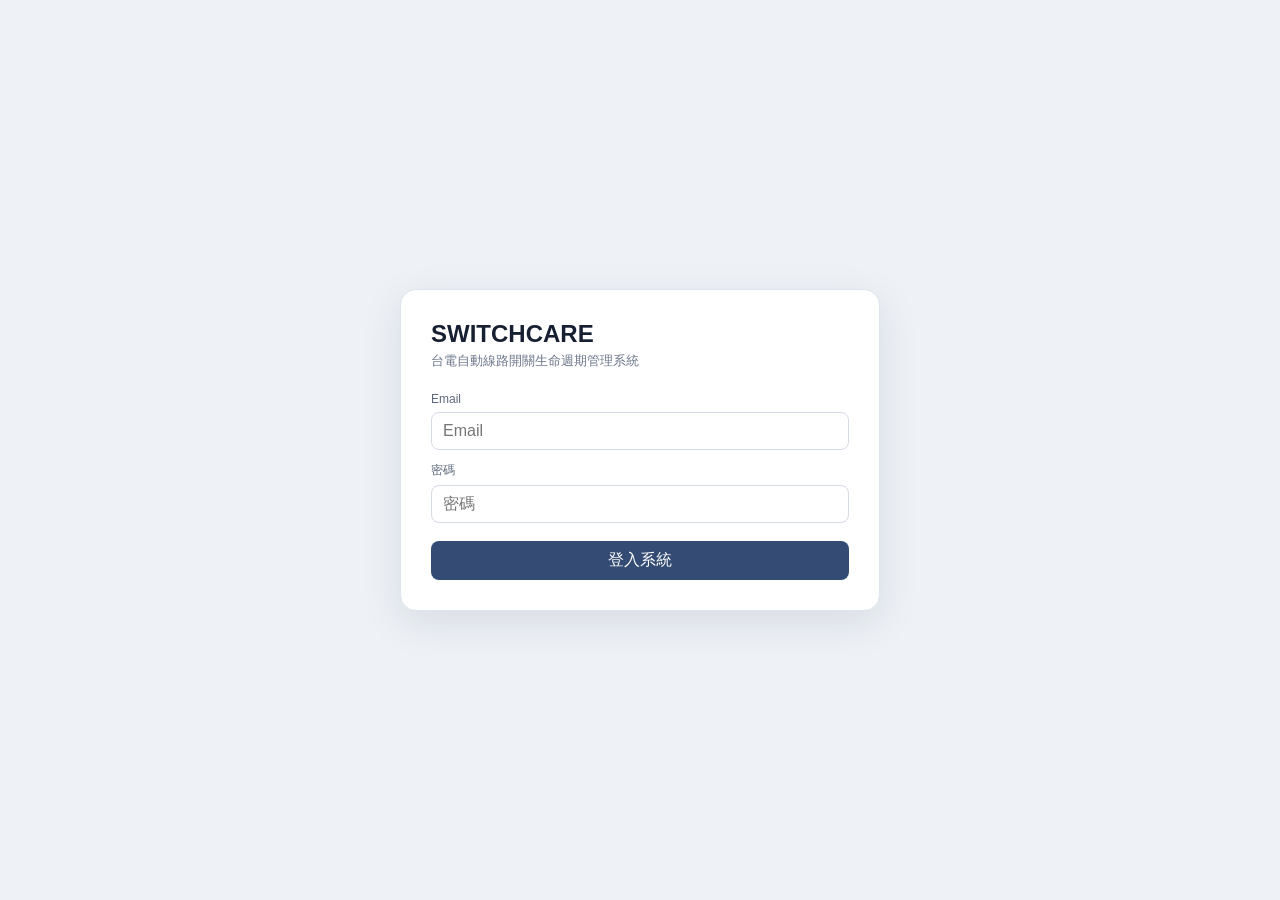
==== index.html @ a9eaa1b8 "Add files via upload" ====
<!doctype html>
<html lang="zh-Hant">
<head>
<meta charset="UTF-8">
<meta name="viewport" content="width=device-width,initial-scale=1.0">
<meta name="description" content="SwitchCare 台電自動線路開關生命週期、定期充電與移撥管理系統">
<title>SwitchCare｜台電自動線路開關管理系統</title>
<link rel="stylesheet" href="./style.css?v=12">
</head>
<body>
<div id="app"></div>
<script src="./config.js?v=12"></script>
<script src="./app.js?v=12"></script>
</body>
</html>
---- style.css ----
*{box-sizing:border-box}
:root{font-family:"Microsoft JhengHei","Noto Sans TC",Arial,sans-serif;color:#172033;background:#f4f7fb}
body{margin:0;background:#f4f7fb}
button,input,select,textarea{font:inherit}
button{cursor:pointer}
button:disabled{opacity:.55;cursor:not-allowed}
.app{min-height:100vh;display:flex}
.sidebar{width:258px;background:#182235;color:#fff;padding:22px 16px;position:fixed;inset:0 auto 0 0;overflow:auto}
.brand{font-size:20px;font-weight:800;line-height:1.4;padding:0 10px 20px;border-bottom:1px solid #344058}
.brand small{display:block;font-size:11px;font-weight:400;color:#aeb7c8;margin-top:5px}
.nav{margin-top:16px}
.nav button{width:100%;border:0;background:transparent;color:#c8d0de;text-align:left;padding:11px 13px;border-radius:9px;margin:3px 0}
.nav button:hover,.nav button.active{background:#2a3954;color:#fff}
.main{margin-left:258px;width:calc(100% - 258px);padding:28px 34px}
.topbar{display:flex;justify-content:space-between;align-items:center;margin-bottom:24px;gap:12px}
.topbar h1{font-size:26px;margin:0}
.muted{color:#6c778b;font-size:13px}
.cards{display:grid;grid-template-columns:repeat(6,minmax(120px,1fr));gap:12px;margin-bottom:20px}
.card{background:#fff;border:1px solid #e3e8f0;border-radius:12px;padding:16px;box-shadow:0 3px 12px rgba(23,32,51,.04)}
.card .label{font-size:12px;color:#6b7688}
.card .num{font-size:28px;font-weight:800;margin-top:7px}
.warning .num{color:#a26c00}.danger .num{color:#bd2d38}.info .num{color:#365b91}.success .num{color:#25764c}
.panel{background:#fff;border:1px solid #e3e8f0;border-radius:12px;padding:20px;margin-bottom:18px;box-shadow:0 3px 12px rgba(23,32,51,.04)}
.panel h2{font-size:17px;margin:0 0 14px}.panel h3{font-size:15px;margin:18px 0 10px}
.toolbar{display:flex;gap:8px;flex-wrap:wrap;margin-bottom:14px}
input,select,textarea{border:1px solid #d5dbe5;border-radius:8px;padding:9px 11px;background:#fff;outline:none}
input:focus,select:focus,textarea:focus{border-color:#58719f}
.btn{border:0;border-radius:8px;padding:9px 14px;background:#344b74;color:#fff}
.btn.secondary{background:#e9edf4;color:#25334d}.btn.success{background:#2d7e52}.btn.danger{background:#b52d3b}.btn.small{padding:6px 9px;font-size:12px}
.table-wrap{overflow:auto}table{width:100%;border-collapse:collapse;min-width:1120px}
th,td{padding:10px 9px;border-bottom:1px solid #edf0f4;text-align:left;font-size:12px;vertical-align:top}
th{background:#f8f9fc;color:#5c687b;white-space:nowrap}
.badge{display:inline-block;padding:4px 8px;border-radius:999px;font-size:11px;font-weight:700;white-space:nowrap}
.badge.normal{background:#e7f5ed;color:#26734b}.badge.warning{background:#fff2d3;color:#986600}.badge.danger{background:#fde8ea;color:#b02937}.badge.info{background:#e8eefb;color:#36588e}.badge.gray{background:#edf0f4;color:#687386}
.notice{padding:12px 14px;border-radius:8px;background:#eef3fb;color:#385276;font-size:13px;margin-bottom:14px}
.notice.warning{background:#fff5dc;color:#845e00}.notice.danger{background:#fdeced;color:#9f2935}.notice.success{background:#e9f7ef;color:#25734b}
.empty{padding:28px;text-align:center;color:#7a8596}
.modal{position:fixed;inset:0;background:rgba(15,24,39,.52);display:flex;align-items:center;justify-content:center;padding:18px;z-index:10}
.modal-box{background:#fff;width:min(960px,100%);max-height:92vh;overflow:auto;border-radius:14px;padding:24px}
.modal-head{display:flex;justify-content:space-between;align-items:center;margin-bottom:18px}.modal-head h2{margin:0}
.close{border:0;background:#eef1f5;border-radius:50%;width:34px;height:34px}
.form-grid{display:grid;grid-template-columns:repeat(2,minmax(0,1fr));gap:14px}.full{grid-column:1/-1}
.form label,.field-label{display:block;font-size:12px;color:#5e697c;margin-bottom:6px}
.form textarea{min-height:86px;width:100%;resize:vertical}
.page-actions{display:flex;gap:8px;justify-content:flex-end;margin-top:18px}
.timeline{border-left:2px solid #ccd5e4;margin-left:7px;padding-left:16px}
.timeline-item{margin:0 0 16px;position:relative}.timeline-item:before{content:"";position:absolute;width:9px;height:9px;border-radius:50%;background:#536c9b;left:-22px;top:5px}
.timeline-title{font-weight:700;font-size:13px}.timeline-meta,.timeline-note{font-size:12px;color:#6b7687;margin-top:3px}.timeline-note{color:#39465b}
.userbar{font-size:12px;color:#6c778b;display:flex;align-items:center;gap:8px}
.auth-wrap{min-height:100vh;display:flex;align-items:center;justify-content:center;background:#eef2f7;padding:24px}
.auth-card{width:min(480px,100%);background:#fff;border:1px solid #dfe5ee;border-radius:16px;padding:30px;box-shadow:0 12px 40px rgba(23,32,51,.10)}
.auth-card h1{margin:0 0 4px;font-size:24px}.auth-card .sub{color:#6c778b;font-size:13px;margin-bottom:22px}
.auth-card label{display:block;font-size:12px;color:#5e697c;margin:12px 0 6px}.auth-card input{width:100%}.auth-card .btn{width:100%;margin-top:18px}
.auth-error{margin-top:12px;padding:10px 12px;background:#fdeced;color:#a32935;border-radius:8px;font-size:12px;white-space:pre-wrap}
.diagnostic{font-family:ui-monospace,SFMono-Regular,Consolas,monospace;font-size:12px;white-space:pre-wrap;word-break:break-word;background:#f8f9fc;padding:12px;border-radius:8px}
.kpi-mini{display:flex;gap:16px;flex-wrap:wrap}.kpi-mini div{padding:12px 14px;border:1px solid #e1e6ef;border-radius:9px;background:#fafbfc}
.kpi-mini b{display:block;font-size:17px;margin-top:3px}
.section-grid{display:grid;grid-template-columns:repeat(3,minmax(0,1fr));gap:12px}
.section-grid .panel{margin-bottom:0}
@media(max-width:1100px){.cards{grid-template-columns:repeat(3,minmax(120px,1fr))}.section-grid{grid-template-columns:1fr}}
@media(max-width:900px){.sidebar{width:200px}.main{margin-left:200px;width:calc(100% - 200px);padding:20px}}
@media(max-width:700px){.app{display:block}.sidebar{position:static;width:100%;height:auto}.main{margin-left:0;width:100%}.form-grid{grid-template-columns:1fr}.full{grid-column:auto}.cards{grid-template-columns:repeat(2,minmax(120px,1fr))}.topbar{align-items:flex-start;flex-direction:column}}

.linkbtn{border:0;background:transparent;color:#344b74;font-weight:700;text-decoration:underline;cursor:pointer;padding:0;font:inherit}.linkbtn:hover{opacity:.75}
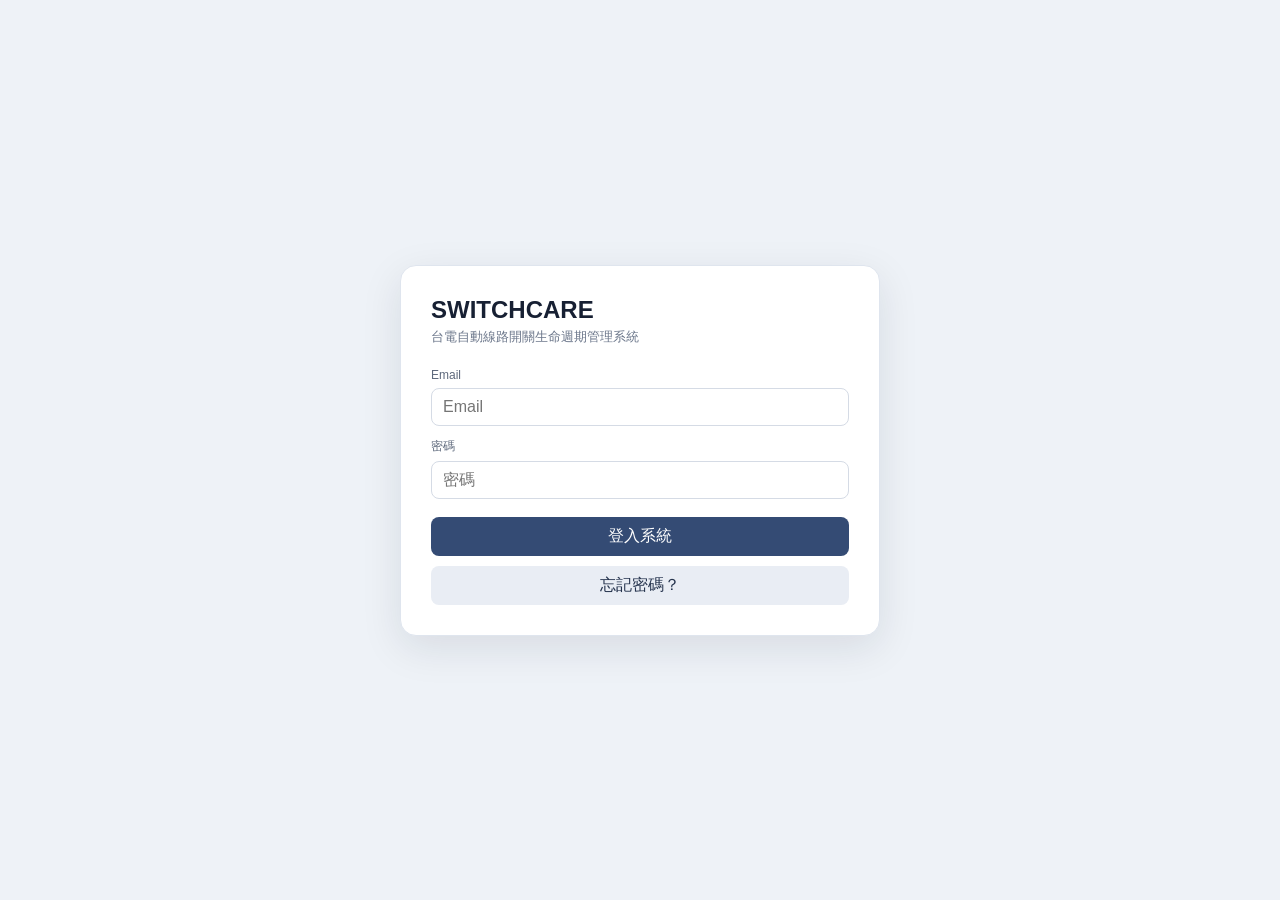
==== commit 56f90d46: "Bump app cache version for v11.9 deployment" ====
--- a/index.html
+++ b/index.html
@@ -3,13 +3,13 @@
 <head>
 <meta charset="UTF-8">
 <meta name="viewport" content="width=device-width,initial-scale=1.0">
-<meta name="description" content="SwitchCare 台電自動線路開關生命週期、定期充電與移撥管理系統">
+<meta name="description" content="SwitchCare 台電自動線路開關履歷週期、定期充電與移撥管理系統">
 <title>SwitchCare｜台電自動線路開關管理系統</title>
-<link rel="stylesheet" href="./style.css?v=12">
+<link rel="stylesheet" href="./style.css?v=17">
 </head>
 <body>
 <div id="app"></div>
-<script src="./config.js?v=12"></script>
-<script src="./app.js?v=12"></script>
+<script src="./config.js?v=17"></script>
+<script src="./app.js?v=18"></script>
 </body>
 </html>
--- a/style.css
+++ b/style.css
@@ -17,6 +17,7 @@
 .muted{color:#6c778b;font-size:13px}
 .cards{display:grid;grid-template-columns:repeat(6,minmax(120px,1fr));gap:12px;margin-bottom:20px}
 .card{background:#fff;border:1px solid #e3e8f0;border-radius:12px;padding:16px;box-shadow:0 3px 12px rgba(23,32,51,.04)}
+.kpi-click{width:100%;appearance:none;transition:transform .12s ease,box-shadow .12s ease}.kpi-click:hover{transform:translateY(-1px);box-shadow:0 5px 16px rgba(23,32,51,.08)}.kpi-hint{font-size:11px;color:#8a94a6;margin-top:8px}.group-panel{background:#fff;border:1px solid #e3e8f0;border-radius:12px;margin-bottom:14px;overflow:hidden}.group-head{display:flex;justify-content:space-between;align-items:center;gap:14px;padding:14px 16px;background:#f7f9fc;border-bottom:1px solid #e9edf3}.group-head strong{font-size:15px}
 .card .label{font-size:12px;color:#6b7688}
 .card .num{font-size:28px;font-weight:800;margin-top:7px}
 .warning .num{color:#a26c00}.danger .num{color:#bd2d38}.info .num{color:#365b91}.success .num{color:#25764c}
